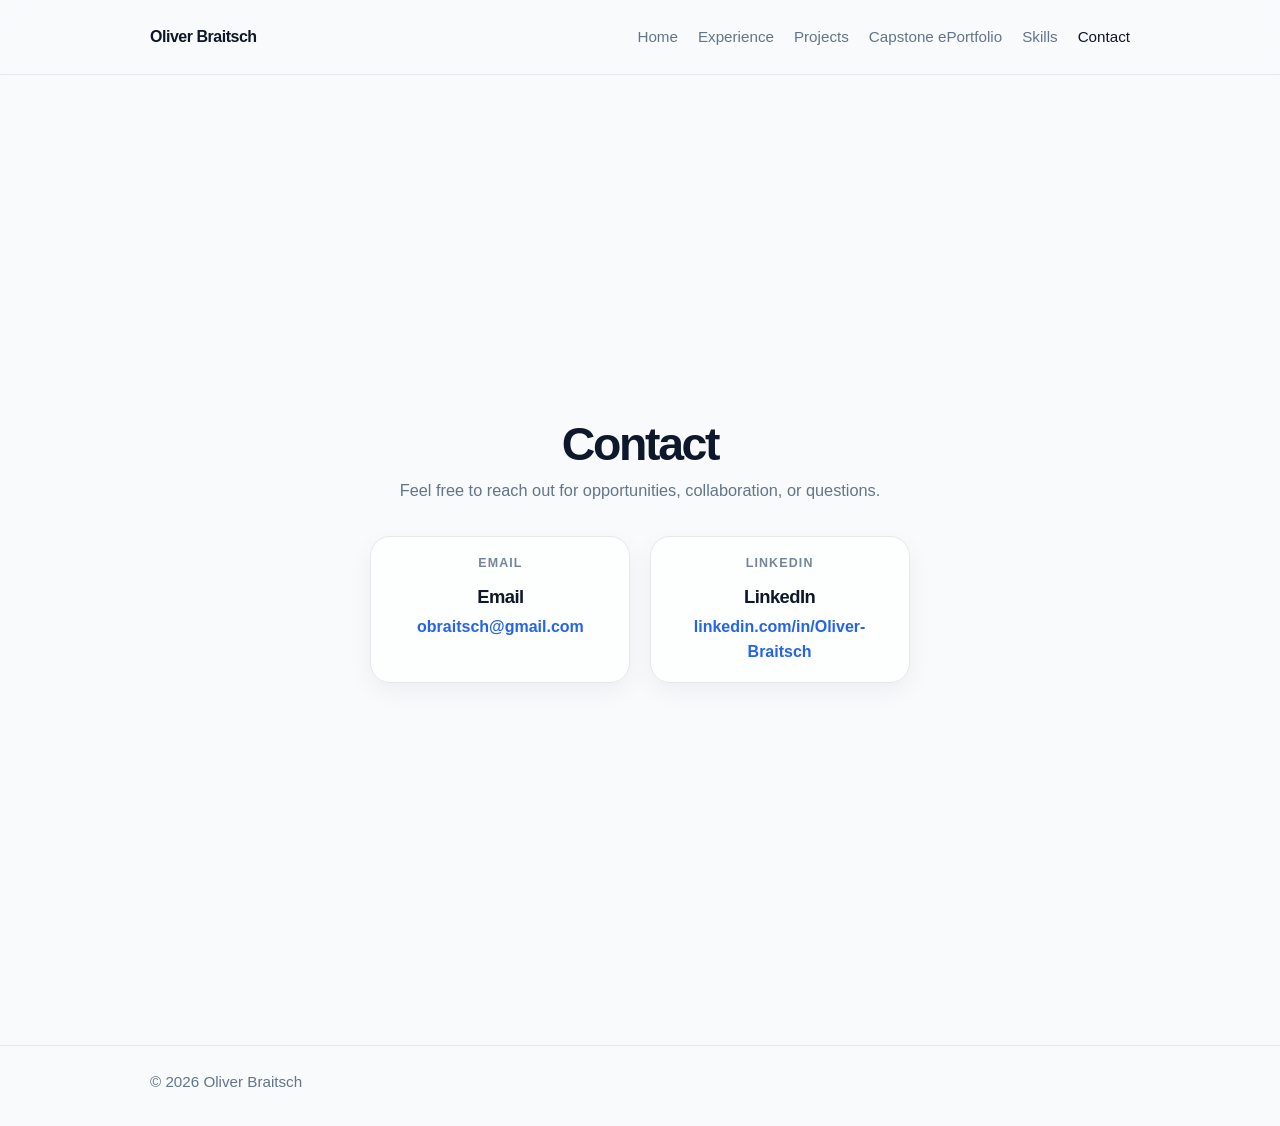
==== contact.html @ 3c474a04 "Update contact.html" ====
<!DOCTYPE html>
<html lang="en">
<head>
  <meta charset="UTF-8" />
  <meta name="viewport" content="width=device-width, initial-scale=1.0" />
  <title>Oliver Braitsch | Contact</title>
  <link rel="stylesheet" href="styles.css" />
</head>
<body>

  <header class="site-header">
    <div class="container nav">
      <a class="brand" href="index.html">Oliver Braitsch</a>
      <nav class="nav-links">
        <a href="index.html">Home</a>
        <a href="experience.html">Experience</a>
        <a href="projects.html">Projects</a>
        <a href="eportfolio.html">Capstone ePortfolio</a>
        <a href="skills.html">Skills</a>
        <a class="active" href="contact.html">Contact</a>
      </nav>
    </div>
  </header>

  <main>
    <section class="center-home">
      <div class="contact-wrapper">

        <h2>Contact</h2>
        <p class="lead">
          Feel free to reach out for opportunities, collaboration, or questions.
        </p>

        <div class="contact-cards">

          <div class="card contact-card">
            <p class="kicker">Email</p>
            <h3>Email</h3>
            <p class="muted">
              <a class="link-inline" href="mailto:your-obraitsch@gmail.com">
                obraitsch@gmail.com
              </a>
            </p>
          </div>

          <div class="card contact-card">
            <p class="kicker">LinkedIn</p>
            <h3>LinkedIn</h3>
            <p class="muted">
              <a class="link-inline" href="https://linkedin.com/in/Oliver-Braitsch" target="_blank">
                linkedin.com/in/Oliver-Braitsch
              </a>
            </p>
          </div>

        </div>

      </div>
    </section>
  </main>

  <footer class="site-footer">
    <div class="container">© 2026 Oliver Braitsch</div>
  </footer>

</body>
</html>
---- styles.css ----
:root {
  --bg: #f8fafc;
  --surface: #ffffff;
  --surface-soft: #fcfcfd;
  --text: #0f172a;
  --muted: #64748b;
  --line: #e5e7eb;
  --accent: #2563eb;
  --max: 980px;
  --radius: 20px;
  --shadow: 0 8px 24px rgba(15, 23, 42, 0.05);
}

* {
  box-sizing: border-box;
}

html {
  scroll-behavior: smooth;
}

body {
  margin: 0;
  font-family: Inter, Arial, Helvetica, sans-serif;
  background: var(--bg);
  color: var(--text);
  line-height: 1.55;
}

a {
  color: inherit;
  text-decoration: none;
}

.container {
  width: min(calc(100% - 2rem), var(--max));
  margin: 0 auto;
}

.site-header {
  position: sticky;
  top: 0;
  z-index: 50;
  background: rgba(248, 250, 252, 0.88);
  backdrop-filter: blur(14px);
  border-bottom: 1px solid rgba(229, 231, 235, 0.9);
}

.nav {
  min-height: 74px;
  display: flex;
  align-items: center;
  justify-content: space-between;
  gap: 1rem;
  flex-wrap: wrap;
}

.brand {
  font-size: 1rem;
  font-weight: 700;
  letter-spacing: -0.03em;
}

.nav-links {
  display: flex;
  gap: 1.25rem;
  flex-wrap: wrap;
}

.nav-links a {
  font-size: 0.95rem;
  color: var(--muted);
  transition: color 0.2s ease;
}

.nav-links a:hover,
.nav-links a.active {
  color: var(--text);
}

main {
  padding: 4rem 0 5rem;
}

.hero {
  min-height: calc(100vh - 74px);
  display: flex;
  align-items: center;
  justify-content: center;
}

h1 {
  font-size: clamp(2.5rem, 7vw, 4.5rem);
  line-height: 0.98;
  letter-spacing: -0.05em;
  margin: 0 0 1rem;
}

h2 {
  font-size: clamp(2rem, 4vw, 2.9rem);
  line-height: 1.02;
  letter-spacing: -0.05em;
  margin: 0 0 0.65rem;
}

h3 {
  margin: 0;
  font-size: 1.15rem;
  line-height: 1.25;
  letter-spacing: -0.03em;
}

p {
  margin: 0;
}

.lead {
  max-width: 620px;
  color: var(--muted);
  font-size: 1.02rem;
}

.section-intro {
  margin-bottom: 1.5rem;
}

.section-intro .lead {
  margin-top: 0.2rem;
}

.button-row {
  display: flex;
  justify-content: center;
  gap: 0.85rem;
  flex-wrap: wrap;
  margin-top: 1.75rem;
}

.button {
  display: inline-flex;
  align-items: center;
  justify-content: center;
  min-height: 46px;
  padding: 0.85rem 1.1rem;
  border-radius: 12px;
  border: 1px solid var(--line);
  background: var(--surface);
  color: var(--text);
  font-weight: 600;
  transition: transform 0.2s ease, box-shadow 0.2s ease;
}

.button:hover {
  transform: translateY(-1px);
  box-shadow: 0 6px 18px rgba(15, 23, 42, 0.06);
}

.button.primary {
  background: var(--text);
  color: #ffffff;
  border-color: var(--text);
}

.grid-2,
.grid-3,
.simple-stack {
  display: grid;
  gap: 1rem;
}

.grid-2 {
  grid-template-columns: repeat(2, minmax(0, 1fr));
}

.grid-3 {
  grid-template-columns: repeat(3, minmax(0, 1fr));
}

.card {
  background: rgba(255, 255, 255, 0.78);
  border: 1px solid var(--line);
  border-radius: var(--radius);
  padding: 1.1rem 1.2rem;
  box-shadow: var(--shadow);
}

.kicker {
  font-size: 0.78rem;
  font-weight: 700;
  text-transform: uppercase;
  letter-spacing: 0.09em;
  color: #76859a;
  margin-bottom: 0.7rem;
}

.muted {
  color: var(--muted);
  margin-top: 0.45rem;
}

.list {
  margin: 0.85rem 0 0;
  padding-left: 1.15rem;
  color: var(--muted);
}

.list li {
  margin-bottom: 0.45rem;
  padding-left: 0.15rem;
}

.link-inline {
  color: var(--accent);
  font-weight: 600;
}

.link-inline:hover {
  text-decoration: underline;
}

.site-footer {
  border-top: 1px solid var(--line);
  padding: 1.5rem 0 2rem;
  color: var(--muted);
  font-size: 0.95rem;
  background: transparent;
}

.center-home {
  min-height: calc(100vh - 74px);
  display: flex;
  align-items: center;
  justify-content: center;
  text-align: center;
}

.home-content {
  max-width: 620px;
}

.home-links {
  margin-top: 2rem;
  display: flex;
  justify-content: center;
  gap: 0.9rem;
  flex-wrap: wrap;
}

.skill-tags {
  display: flex;
  flex-wrap: wrap;
  gap: 0.5rem;
  margin-top: 0.85rem;
}

.skill-tags span {
  font-size: 0.8rem;
  line-height: 1;
  padding: 0.48rem 0.68rem;
  border-radius: 999px;
  background: rgba(15, 23, 42, 0.05);
  border: 1px solid var(--line);
  color: var(--text);
  white-space: nowrap;
}

@media (max-width: 820px) {
  main {
    padding: 3rem 0 4rem;
  }

  .grid-2,
  .grid-3 {
    grid-template-columns: 1fr;
  }

  .nav {
    padding: 0.8rem 0;
  }

  h1 {
    font-size: clamp(2.2rem, 10vw, 3.8rem);
  }

  h2 {
    font-size: clamp(1.8rem, 7vw, 2.4rem);
  }

  .card {
    padding: 1.05rem 1.05rem;
  }
}

/* CONTACT PAGE FIX */
.contact-wrapper {
  text-align: center;
  max-width: 700px;
}

.contact-wrapper .lead {
  margin: 0.5rem auto 0;
}

.contact-cards {
  display: flex;
  justify-content: center;
  gap: 1.2rem;
  margin-top: 2rem;
  flex-wrap: wrap;
}

.contact-card {
  width: 260px;
  text-align: center;
}
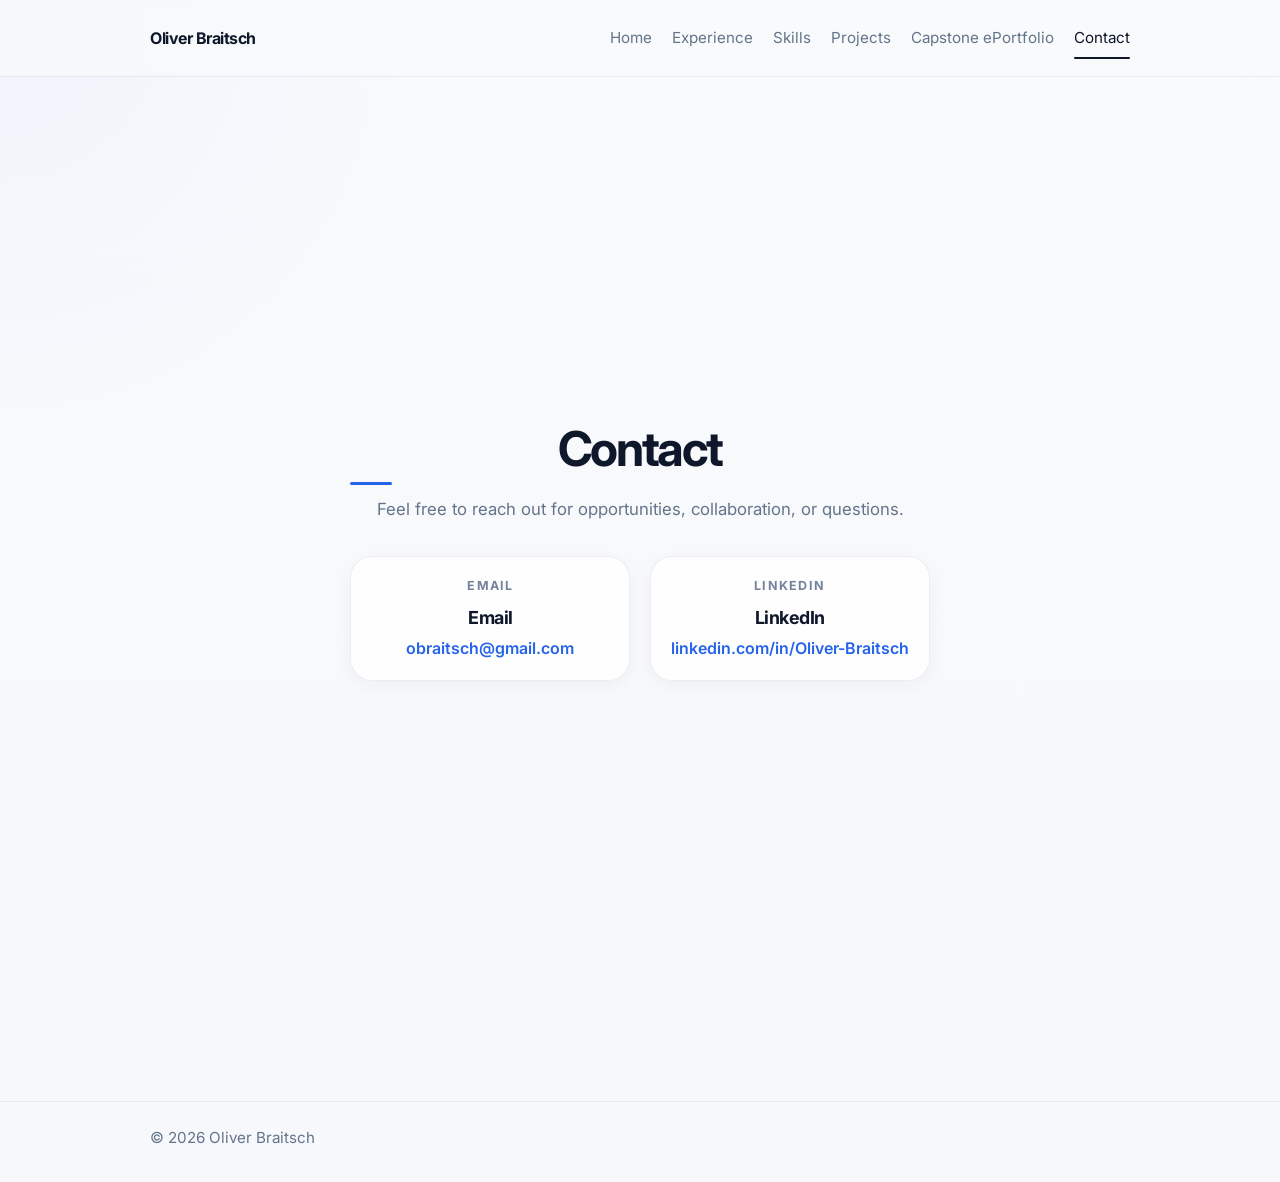
==== commit e2c84239: "Update contact.html" ====
--- a/contact.html
+++ b/contact.html
@@ -4,19 +4,21 @@
   <meta charset="UTF-8" />
   <meta name="viewport" content="width=device-width, initial-scale=1.0" />
   <title>Oliver Braitsch | Contact</title>
+  <link rel="preconnect" href="https://fonts.googleapis.com" />
+  <link rel="preconnect" href="https://fonts.gstatic.com" crossorigin />
+  <link href="https://fonts.googleapis.com/css2?family=Inter:wght@400;500;600;700&display=swap" rel="stylesheet" />
   <link rel="stylesheet" href="styles.css" />
 </head>
 <body>
-
   <header class="site-header">
     <div class="container nav">
       <a class="brand" href="index.html">Oliver Braitsch</a>
       <nav class="nav-links">
         <a href="index.html">Home</a>
         <a href="experience.html">Experience</a>
+        <a href="skills.html">Skills</a>
         <a href="projects.html">Projects</a>
         <a href="eportfolio.html">Capstone ePortfolio</a>
-        <a href="skills.html">Skills</a>
         <a class="active" href="contact.html">Contact</a>
       </nav>
     </div>
@@ -24,22 +26,18 @@
 
   <main>
     <section class="center-home">
-      <div class="contact-wrapper">
-
+      <div class="contact-wrapper fade-in">
         <h2>Contact</h2>
         <p class="lead">
           Feel free to reach out for opportunities, collaboration, or questions.
         </p>
 
-        <div class="contact-cards">
-
+        <div class="contact-cards fade-in delay-1">
           <div class="card contact-card">
             <p class="kicker">Email</p>
             <h3>Email</h3>
             <p class="muted">
-              <a class="link-inline" href="mailto:your-obraitsch@gmail.com">
-                obraitsch@gmail.com
-              </a>
+              <a class="link-inline" href="mailto:obraitsch@gmail.com">obraitsch@gmail.com</a>
             </p>
           </div>
 
@@ -47,14 +45,10 @@
             <p class="kicker">LinkedIn</p>
             <h3>LinkedIn</h3>
             <p class="muted">
-              <a class="link-inline" href="https://linkedin.com/in/Oliver-Braitsch" target="_blank">
-                linkedin.com/in/Oliver-Braitsch
-              </a>
+              <a class="link-inline" href="https://linkedin.com/in/Oliver-Braitsch" target="_blank">linkedin.com/in/Oliver-Braitsch</a>
             </p>
           </div>
-
         </div>
-
       </div>
     </section>
   </main>
@@ -62,6 +56,5 @@
   <footer class="site-footer">
     <div class="container">© 2026 Oliver Braitsch</div>
   </footer>
-
 </body>
 </html>
--- a/styles.css
+++ b/styles.css
@@ -1,14 +1,16 @@
 :root {
-  --bg: #f8fafc;
-  --surface: #ffffff;
-  --surface-soft: #fcfcfd;
+  --bg: #f6f8fb;
+  --surface: rgba(255, 255, 255, 0.82);
+  --surface-solid: #ffffff;
   --text: #0f172a;
   --muted: #64748b;
-  --line: #e5e7eb;
+  --line: rgba(148, 163, 184, 0.18);
   --accent: #2563eb;
+  --accent-soft: rgba(37, 99, 235, 0.08);
   --max: 980px;
-  --radius: 20px;
-  --shadow: 0 8px 24px rgba(15, 23, 42, 0.05);
+  --radius: 22px;
+  --shadow-sm: 0 6px 20px rgba(15, 23, 42, 0.04);
+  --shadow-md: 0 12px 30px rgba(15, 23, 42, 0.06);
 }
 
 * {
@@ -21,8 +23,10 @@
 
 body {
   margin: 0;
-  font-family: Inter, Arial, Helvetica, sans-serif;
-  background: var(--bg);
+  font-family: "Inter", Arial, Helvetica, sans-serif;
+  background:
+    radial-gradient(circle at top left, rgba(37, 99, 235, 0.04), transparent 25%),
+    linear-gradient(180deg, #f8fafc 0%, #f6f8fb 100%);
   color: var(--text);
   line-height: 1.55;
 }
@@ -40,14 +44,14 @@
 .site-header {
   position: sticky;
   top: 0;
-  z-index: 50;
-  background: rgba(248, 250, 252, 0.88);
-  backdrop-filter: blur(14px);
-  border-bottom: 1px solid rgba(229, 231, 235, 0.9);
+  z-index: 100;
+  background: rgba(248, 250, 252, 0.78);
+  backdrop-filter: blur(16px);
+  border-bottom: 1px solid var(--line);
 }
 
 .nav {
-  min-height: 74px;
+  min-height: 76px;
   display: flex;
   align-items: center;
   justify-content: space-between;
@@ -65,12 +69,29 @@
   display: flex;
   gap: 1.25rem;
   flex-wrap: wrap;
+  align-items: center;
 }
 
 .nav-links a {
   font-size: 0.95rem;
   color: var(--muted);
+  padding: 0.35rem 0;
+  position: relative;
   transition: color 0.2s ease;
+}
+
+.nav-links a::after {
+  content: "";
+  position: absolute;
+  left: 0;
+  bottom: -0.2rem;
+  width: 100%;
+  height: 2px;
+  border-radius: 999px;
+  background: var(--text);
+  transform: scaleX(0);
+  transform-origin: center;
+  transition: transform 0.2s ease;
 }
 
 .nav-links a:hover,
@@ -78,34 +99,52 @@
   color: var(--text);
 }
 
+.nav-links a.active::after {
+  transform: scaleX(1);
+}
+
 main {
   padding: 4rem 0 5rem;
 }
 
+section {
+  margin-bottom: 3.5rem;
+}
+
 .hero {
-  min-height: calc(100vh - 74px);
+  min-height: calc(100vh - 76px);
   display: flex;
   align-items: center;
   justify-content: center;
 }
 
 h1 {
-  font-size: clamp(2.5rem, 7vw, 4.5rem);
-  line-height: 0.98;
-  letter-spacing: -0.05em;
+  font-size: clamp(2.5rem, 7vw, 4.8rem);
+  line-height: 0.96;
+  letter-spacing: -0.06em;
   margin: 0 0 1rem;
 }
 
 h2 {
-  font-size: clamp(2rem, 4vw, 2.9rem);
+  font-size: clamp(2rem, 4vw, 3rem);
   line-height: 1.02;
   letter-spacing: -0.05em;
-  margin: 0 0 0.65rem;
+  margin: 0 0 0.7rem;
+}
+
+h2::after {
+  content: "";
+  display: block;
+  width: 42px;
+  height: 3px;
+  border-radius: 999px;
+  background: var(--accent);
+  margin-top: 0.55rem;
 }
 
 h3 {
   margin: 0;
-  font-size: 1.15rem;
+  font-size: 1.12rem;
   line-height: 1.25;
   letter-spacing: -0.03em;
 }
@@ -117,7 +156,8 @@
 .lead {
   max-width: 620px;
   color: var(--muted);
-  font-size: 1.02rem;
+  font-size: 1.05rem;
+  line-height: 1.65;
 }
 
 .section-intro {
@@ -125,7 +165,7 @@
 }
 
 .section-intro .lead {
-  margin-top: 0.2rem;
+  margin-top: 0.25rem;
 }
 
 .button-row {
@@ -141,18 +181,20 @@
   align-items: center;
   justify-content: center;
   min-height: 46px;
-  padding: 0.85rem 1.1rem;
+  padding: 0.85rem 1.15rem;
   border-radius: 12px;
   border: 1px solid var(--line);
-  background: var(--surface);
+  background: var(--surface-solid);
   color: var(--text);
   font-weight: 600;
-  transition: transform 0.2s ease, box-shadow 0.2s ease;
+  box-shadow: var(--shadow-sm);
+  transition: transform 0.2s ease, box-shadow 0.2s ease, border-color 0.2s ease;
 }
 
 .button:hover {
   transform: translateY(-1px);
-  box-shadow: 0 6px 18px rgba(15, 23, 42, 0.06);
+  box-shadow: var(--shadow-md);
+  border-color: rgba(15, 23, 42, 0.12);
 }
 
 .button.primary {
@@ -177,19 +219,27 @@
 }
 
 .card {
-  background: rgba(255, 255, 255, 0.78);
+  background: var(--surface);
   border: 1px solid var(--line);
   border-radius: var(--radius);
-  padding: 1.1rem 1.2rem;
-  box-shadow: var(--shadow);
+  padding: 1.2rem 1.25rem;
+  box-shadow: var(--shadow-sm);
+  backdrop-filter: blur(10px);
+  transition: transform 0.2s ease, box-shadow 0.2s ease, border-color 0.2s ease;
+}
+
+.card:hover {
+  transform: translateY(-2px);
+  box-shadow: var(--shadow-md);
+  border-color: rgba(15, 23, 42, 0.1);
 }
 
 .kicker {
   font-size: 0.78rem;
   font-weight: 700;
   text-transform: uppercase;
-  letter-spacing: 0.09em;
-  color: #76859a;
+  letter-spacing: 0.1em;
+  color: #74839a;
   margin-bottom: 0.7rem;
 }
 
@@ -200,21 +250,23 @@
 
 .list {
   margin: 0.85rem 0 0;
-  padding-left: 1.15rem;
+  padding-left: 1.1rem;
   color: var(--muted);
 }
 
 .list li {
   margin-bottom: 0.45rem;
-  padding-left: 0.15rem;
+  padding-left: 0.1rem;
 }
 
 .link-inline {
   color: var(--accent);
   font-weight: 600;
+  transition: opacity 0.2s ease;
 }
 
 .link-inline:hover {
+  opacity: 0.8;
   text-decoration: underline;
 }
 
@@ -223,11 +275,10 @@
   padding: 1.5rem 0 2rem;
   color: var(--muted);
   font-size: 0.95rem;
-  background: transparent;
 }
 
 .center-home {
-  min-height: calc(100vh - 74px);
+  min-height: calc(100vh - 76px);
   display: flex;
   align-items: center;
   justify-content: center;
@@ -235,7 +286,7 @@
 }
 
 .home-content {
-  max-width: 620px;
+  max-width: 680px;
 }
 
 .home-links {
@@ -249,19 +300,65 @@
 .skill-tags {
   display: flex;
   flex-wrap: wrap;
-  gap: 0.5rem;
-  margin-top: 0.85rem;
+  gap: 0.55rem;
+  margin-top: 0.9rem;
 }
 
 .skill-tags span {
   font-size: 0.8rem;
   line-height: 1;
-  padding: 0.48rem 0.68rem;
+  padding: 0.5rem 0.72rem;
   border-radius: 999px;
-  background: rgba(15, 23, 42, 0.05);
-  border: 1px solid var(--line);
+  background: var(--accent-soft);
+  border: 1px solid rgba(37, 99, 235, 0.08);
   color: var(--text);
   white-space: nowrap;
+}
+
+.contact-wrapper {
+  text-align: center;
+  max-width: 720px;
+  margin: 0 auto;
+}
+
+.contact-wrapper .lead {
+  margin: 0.5rem auto 0;
+}
+
+.contact-cards {
+  display: flex;
+  justify-content: center;
+  gap: 1.2rem;
+  margin-top: 2rem;
+  flex-wrap: wrap;
+}
+
+.contact-card {
+  width: 280px;
+  text-align: center;
+}
+
+.fade-in {
+  animation: fadeUp 0.5s ease both;
+}
+
+.fade-in.delay-1 {
+  animation-delay: 0.08s;
+}
+
+.fade-in.delay-2 {
+  animation-delay: 0.16s;
+}
+
+@keyframes fadeUp {
+  from {
+    opacity: 0;
+    transform: translateY(10px);
+  }
+  to {
+    opacity: 1;
+    transform: translateY(0);
+  }
 }
 
 @media (max-width: 820px) {
@@ -289,27 +386,8 @@
   .card {
     padding: 1.05rem 1.05rem;
   }
-}
-
-/* CONTACT PAGE FIX */
-.contact-wrapper {
-  text-align: center;
-  max-width: 700px;
-}
-
-.contact-wrapper .lead {
-  margin: 0.5rem auto 0;
-}
-
-.contact-cards {
-  display: flex;
-  justify-content: center;
-  gap: 1.2rem;
-  margin-top: 2rem;
-  flex-wrap: wrap;
-}
-
-.contact-card {
-  width: 260px;
-  text-align: center;
-}
+
+  .contact-card {
+    width: 100%;
+  }
+}
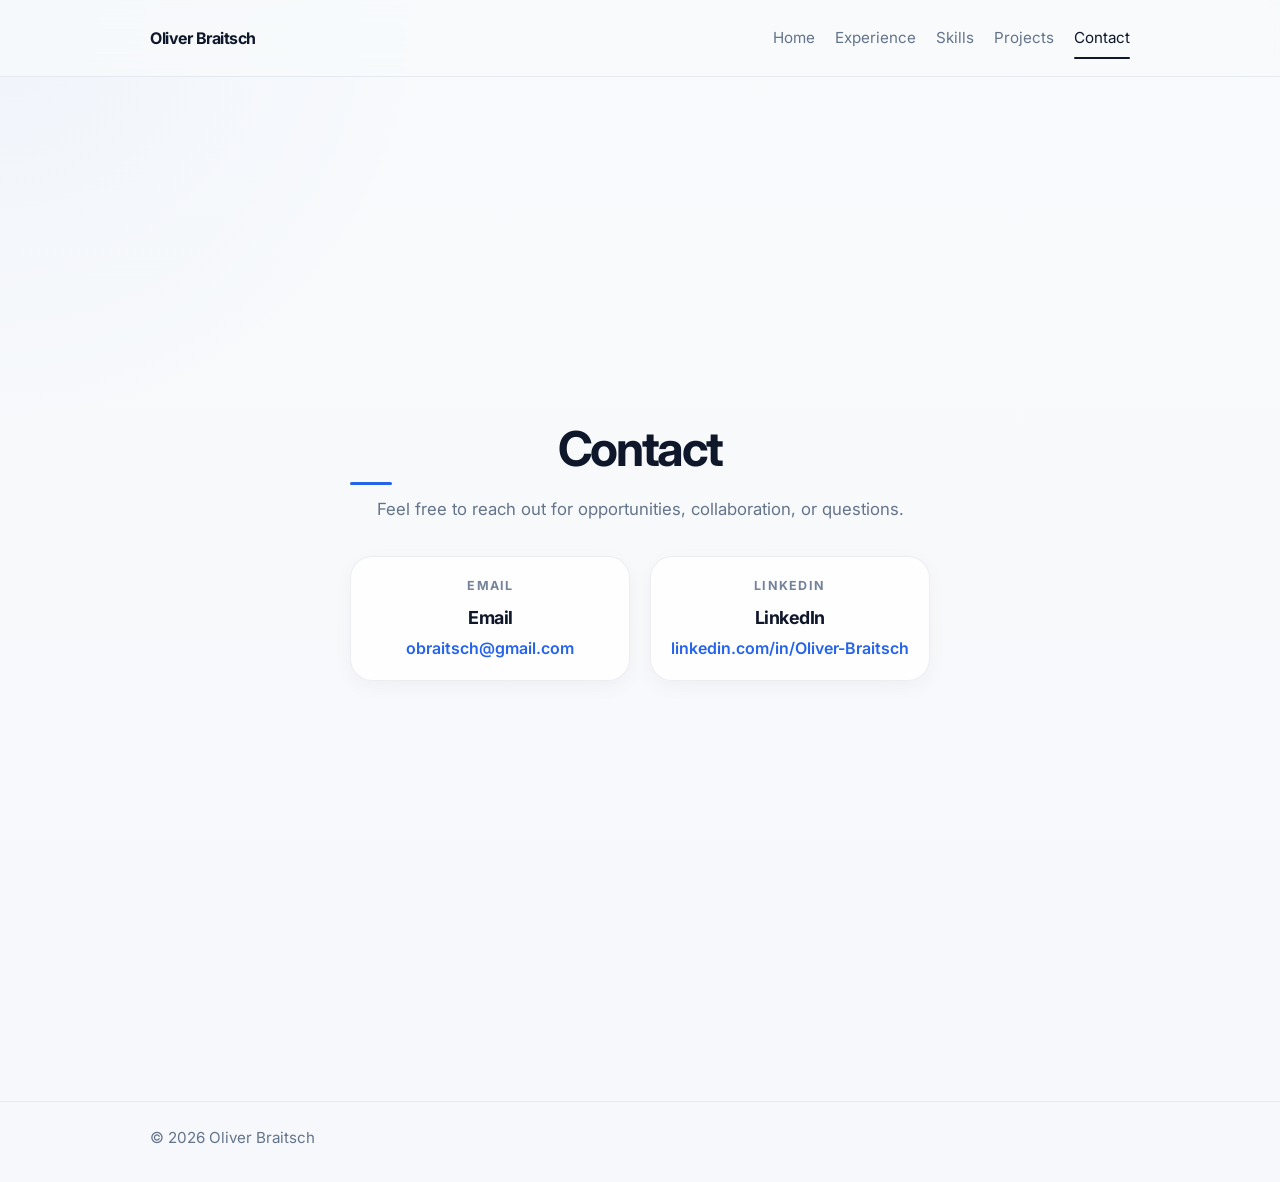
==== commit 343bffc1: "Update contact.html" ====
--- a/contact.html
+++ b/contact.html
@@ -18,7 +18,6 @@
         <a href="experience.html">Experience</a>
         <a href="skills.html">Skills</a>
         <a href="projects.html">Projects</a>
-        <a href="eportfolio.html">Capstone ePortfolio</a>
         <a class="active" href="contact.html">Contact</a>
       </nav>
     </div>
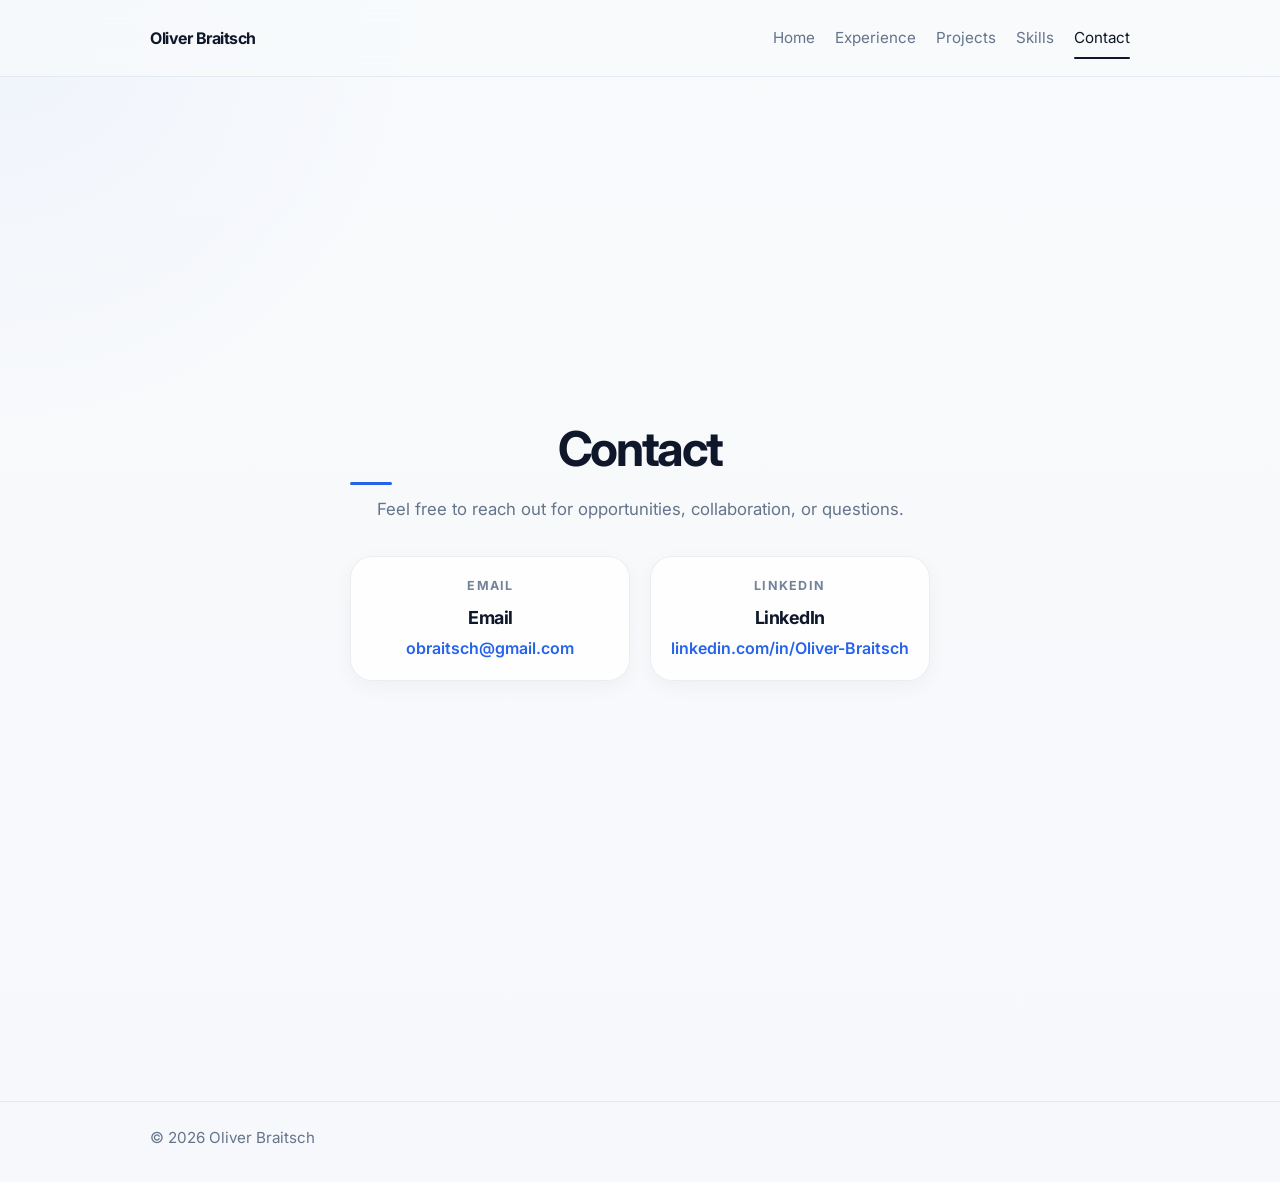
==== commit 965e523b: "Update contact.html" ====
--- a/contact.html
+++ b/contact.html
@@ -16,8 +16,8 @@
       <nav class="nav-links">
         <a href="index.html">Home</a>
         <a href="experience.html">Experience</a>
+        <a href="projects.html">Projects</a>
         <a href="skills.html">Skills</a>
-        <a href="projects.html">Projects</a>
         <a class="active" href="contact.html">Contact</a>
       </nav>
     </div>
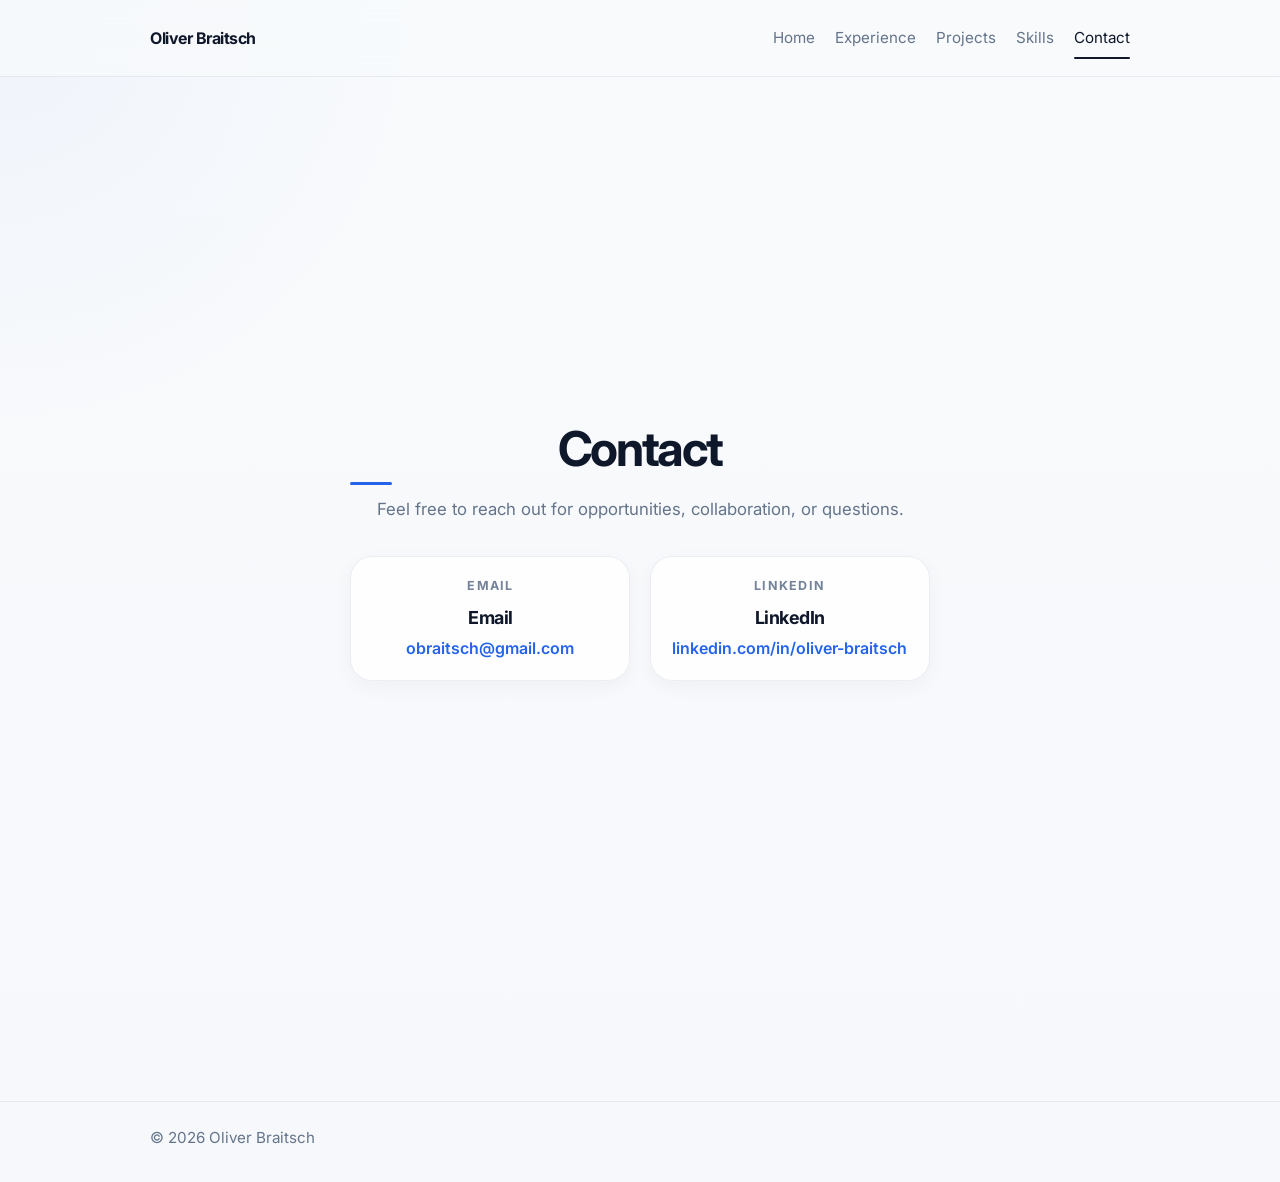
==== commit e31fc558: "Update errors" ====
--- a/contact.html
+++ b/contact.html
@@ -3,13 +3,15 @@
 <head>
   <meta charset="UTF-8" />
   <meta name="viewport" content="width=device-width, initial-scale=1.0" />
+  <meta name="description" content="Contact Oliver Braitsch — email and LinkedIn for opportunities, collaboration, or questions." />
   <title>Oliver Braitsch | Contact</title>
   <link rel="preconnect" href="https://fonts.googleapis.com" />
   <link rel="preconnect" href="https://fonts.gstatic.com" crossorigin />
   <link href="https://fonts.googleapis.com/css2?family=Inter:wght@400;500;600;700&display=swap" rel="stylesheet" />
-  <link rel="stylesheet" href="styles.css" />
+  <link rel="stylesheet" href="css/styles.css" />
 </head>
 <body>
+  <a class="skip-link" href="#main">Skip to main content</a>
   <header class="site-header">
     <div class="container nav">
       <a class="brand" href="index.html">Oliver Braitsch</a>
@@ -23,7 +25,7 @@
     </div>
   </header>
 
-  <main>
+  <main id="main">
     <section class="center-home">
       <div class="contact-wrapper fade-in">
         <h2>Contact</h2>
@@ -44,7 +46,7 @@
             <p class="kicker">LinkedIn</p>
             <h3>LinkedIn</h3>
             <p class="muted">
-              <a class="link-inline" href="https://linkedin.com/in/Oliver-Braitsch" target="_blank">linkedin.com/in/Oliver-Braitsch</a>
+              <a class="link-inline" href="https://www.linkedin.com/in/oliver-braitsch" target="_blank" rel="noopener noreferrer">linkedin.com/in/oliver-braitsch</a>
             </p>
           </div>
         </div>
--- a/css/styles.css
+++ b/css/styles.css
@@ -0,0 +1,454 @@
+:root {
+  --bg: #f6f8fb;
+  --surface: rgba(255, 255, 255, 0.82);
+  --surface-solid: #ffffff;
+  --text: #0f172a;
+  --muted: #64748b;
+  --line: rgba(148, 163, 184, 0.18);
+  --accent: #2563eb;
+  --accent-soft: rgba(37, 99, 235, 0.08);
+  --max: 980px;
+  --radius: 22px;
+  --shadow-sm: 0 6px 20px rgba(15, 23, 42, 0.04);
+  --shadow-md: 0 12px 30px rgba(15, 23, 42, 0.06);
+}
+
+* {
+  box-sizing: border-box;
+}
+
+html {
+  scroll-behavior: smooth;
+}
+
+body {
+  margin: 0;
+  font-family: "Inter", Arial, Helvetica, sans-serif;
+  background:
+    radial-gradient(circle at top left, rgba(37, 99, 235, 0.04), transparent 25%),
+    linear-gradient(180deg, #f8fafc 0%, #f6f8fb 100%);
+  color: var(--text);
+  line-height: 1.55;
+}
+
+a {
+  color: inherit;
+  text-decoration: none;
+}
+
+.skip-link {
+  position: absolute;
+  left: 0.75rem;
+  top: -100px;
+  z-index: 200;
+  padding: 0.5rem 1rem;
+  background: var(--surface-solid);
+  border: 1px solid var(--line);
+  border-radius: 10px;
+  font-weight: 600;
+  font-size: 0.9rem;
+  color: var(--text);
+  box-shadow: var(--shadow-sm);
+  transition: top 0.15s ease;
+}
+
+.skip-link:focus {
+  top: 0.75rem;
+}
+
+.skip-link:focus-visible {
+  outline: 2px solid var(--accent);
+  outline-offset: 3px;
+}
+
+a:focus-visible,
+.button:focus-visible,
+.link-inline:focus-visible,
+.nav-links a:focus-visible {
+  outline: 2px solid var(--accent);
+  outline-offset: 3px;
+}
+
+@media (prefers-reduced-motion: reduce) {
+  html {
+    scroll-behavior: auto;
+  }
+
+  .skip-link {
+    transition: none;
+  }
+
+  .fade-in,
+  .fade-in.delay-1,
+  .fade-in.delay-2 {
+    animation: none !important;
+  }
+}
+
+.container {
+  width: min(calc(100% - 2rem), var(--max));
+  margin: 0 auto;
+}
+
+.site-header {
+  position: sticky;
+  top: 0;
+  z-index: 100;
+  background: rgba(248, 250, 252, 0.78);
+  backdrop-filter: blur(16px);
+  border-bottom: 1px solid var(--line);
+}
+
+.nav {
+  min-height: 76px;
+  display: flex;
+  align-items: center;
+  justify-content: space-between;
+  gap: 1rem;
+  flex-wrap: wrap;
+}
+
+.brand {
+  font-size: 1rem;
+  font-weight: 700;
+  letter-spacing: -0.03em;
+}
+
+.nav-links {
+  display: flex;
+  gap: 1.25rem;
+  flex-wrap: wrap;
+  align-items: center;
+}
+
+.nav-links a {
+  font-size: 0.95rem;
+  color: var(--muted);
+  padding: 0.35rem 0;
+  position: relative;
+  transition: color 0.2s ease;
+}
+
+.nav-links a::after {
+  content: "";
+  position: absolute;
+  left: 0;
+  bottom: -0.2rem;
+  width: 100%;
+  height: 2px;
+  border-radius: 999px;
+  background: var(--text);
+  transform: scaleX(0);
+  transform-origin: center;
+  transition: transform 0.2s ease;
+}
+
+.nav-links a:hover,
+.nav-links a.active {
+  color: var(--text);
+}
+
+.nav-links a.active::after {
+  transform: scaleX(1);
+}
+
+main {
+  padding: 4rem 0 5rem;
+}
+
+section {
+  margin-bottom: 3.5rem;
+}
+
+.hero {
+  min-height: calc(100vh - 76px);
+  display: flex;
+  align-items: center;
+  justify-content: center;
+}
+
+h1 {
+  font-size: clamp(2.5rem, 7vw, 4.8rem);
+  line-height: 0.96;
+  letter-spacing: -0.06em;
+  margin: 0 0 1rem;
+}
+
+h2 {
+  font-size: clamp(2rem, 4vw, 3rem);
+  line-height: 1.02;
+  letter-spacing: -0.05em;
+  margin: 0 0 0.7rem;
+}
+
+h2::after {
+  content: "";
+  display: block;
+  width: 42px;
+  height: 3px;
+  border-radius: 999px;
+  background: var(--accent);
+  margin-top: 0.55rem;
+}
+
+h3 {
+  margin: 0;
+  font-size: 1.12rem;
+  line-height: 1.25;
+  letter-spacing: -0.03em;
+}
+
+p {
+  margin: 0;
+}
+
+.lead {
+  max-width: 620px;
+  color: var(--muted);
+  font-size: 1.05rem;
+  line-height: 1.65;
+}
+
+.section-intro {
+  margin-bottom: 1.5rem;
+}
+
+.section-intro .lead {
+  margin-top: 0.25rem;
+}
+
+.button-row {
+  display: flex;
+  justify-content: center;
+  gap: 0.85rem;
+  flex-wrap: wrap;
+  margin-top: 1.75rem;
+}
+
+.button {
+  display: inline-flex;
+  align-items: center;
+  justify-content: center;
+  min-height: 46px;
+  padding: 0.85rem 1.15rem;
+  border-radius: 12px;
+  border: 1px solid var(--line);
+  background: var(--surface-solid);
+  color: var(--text);
+  font-weight: 600;
+  box-shadow: var(--shadow-sm);
+  transition: transform 0.2s ease, box-shadow 0.2s ease, border-color 0.2s ease;
+}
+
+.button:hover {
+  transform: translateY(-1px);
+  box-shadow: var(--shadow-md);
+  border-color: rgba(15, 23, 42, 0.12);
+}
+
+.button.primary {
+  background: var(--text);
+  color: #ffffff;
+  border-color: var(--text);
+}
+
+.grid-2,
+.grid-3,
+.simple-stack {
+  display: grid;
+  gap: 1rem;
+}
+
+.grid-2 {
+  grid-template-columns: repeat(2, minmax(0, 1fr));
+}
+
+.grid-3 {
+  grid-template-columns: repeat(3, minmax(0, 1fr));
+}
+
+.card {
+  background: var(--surface);
+  border: 1px solid var(--line);
+  border-radius: var(--radius);
+  padding: 1.2rem 1.25rem;
+  box-shadow: var(--shadow-sm);
+  backdrop-filter: blur(10px);
+  transition: transform 0.2s ease, box-shadow 0.2s ease, border-color 0.2s ease;
+}
+
+.card:hover {
+  transform: translateY(-2px);
+  box-shadow: var(--shadow-md);
+  border-color: rgba(15, 23, 42, 0.1);
+}
+
+.kicker {
+  font-size: 0.78rem;
+  font-weight: 700;
+  text-transform: uppercase;
+  letter-spacing: 0.1em;
+  color: #74839a;
+  margin-bottom: 0.7rem;
+}
+
+.muted {
+  color: var(--muted);
+  margin-top: 0.45rem;
+}
+
+.list {
+  margin: 0.85rem 0 0;
+  padding-left: 1.1rem;
+  color: var(--muted);
+}
+
+.list li {
+  margin-bottom: 0.45rem;
+  padding-left: 0.1rem;
+}
+
+.link-inline {
+  color: var(--accent);
+  font-weight: 600;
+  transition: opacity 0.2s ease;
+}
+
+.link-inline:hover {
+  opacity: 0.8;
+  text-decoration: underline;
+}
+
+.site-footer {
+  border-top: 1px solid var(--line);
+  padding: 1.5rem 0 2rem;
+  color: var(--muted);
+  font-size: 0.95rem;
+}
+
+.center-home {
+  min-height: calc(100vh - 76px);
+  display: flex;
+  align-items: center;
+  justify-content: center;
+  text-align: center;
+}
+
+.home-content {
+  max-width: 680px;
+}
+
+.home-content .lead {
+  margin: 0.25rem auto 0;
+}
+
+.eportfolio-stack {
+  margin-top: 2rem;
+}
+
+.card-link-row {
+  margin-top: 0.6rem;
+}
+
+.home-links {
+  margin-top: 2rem;
+  display: flex;
+  justify-content: center;
+  gap: 0.9rem;
+  flex-wrap: wrap;
+}
+
+.skill-tags {
+  display: flex;
+  flex-wrap: wrap;
+  gap: 0.55rem;
+  margin-top: 0.9rem;
+}
+
+.skill-tags span {
+  font-size: 0.8rem;
+  line-height: 1;
+  padding: 0.5rem 0.72rem;
+  border-radius: 999px;
+  background: var(--accent-soft);
+  border: 1px solid rgba(37, 99, 235, 0.08);
+  color: var(--text);
+  white-space: nowrap;
+}
+
+.contact-wrapper {
+  text-align: center;
+  max-width: 720px;
+  margin: 0 auto;
+}
+
+.contact-wrapper .lead {
+  margin: 0.5rem auto 0;
+}
+
+.contact-cards {
+  display: flex;
+  justify-content: center;
+  gap: 1.2rem;
+  margin-top: 2rem;
+  flex-wrap: wrap;
+}
+
+.contact-card {
+  width: 280px;
+  text-align: center;
+}
+
+.fade-in {
+  animation: fadeUp 0.5s ease both;
+}
+
+.fade-in.delay-1 {
+  animation-delay: 0.08s;
+}
+
+.fade-in.delay-2 {
+  animation-delay: 0.16s;
+}
+
+@keyframes fadeUp {
+  from {
+    opacity: 0;
+    transform: translateY(10px);
+  }
+  to {
+    opacity: 1;
+    transform: translateY(0);
+  }
+}
+
+@media (max-width: 820px) {
+  main {
+    padding: 3rem 0 4rem;
+  }
+
+  .grid-2,
+  .grid-3 {
+    grid-template-columns: 1fr;
+  }
+
+  .nav {
+    padding: 0.8rem 0;
+  }
+
+  h1 {
+    font-size: clamp(2.2rem, 10vw, 3.8rem);
+  }
+
+  h2 {
+    font-size: clamp(1.8rem, 7vw, 2.4rem);
+  }
+
+  .card {
+    padding: 1.05rem 1.05rem;
+  }
+
+  .contact-card {
+    width: 100%;
+  }
+}
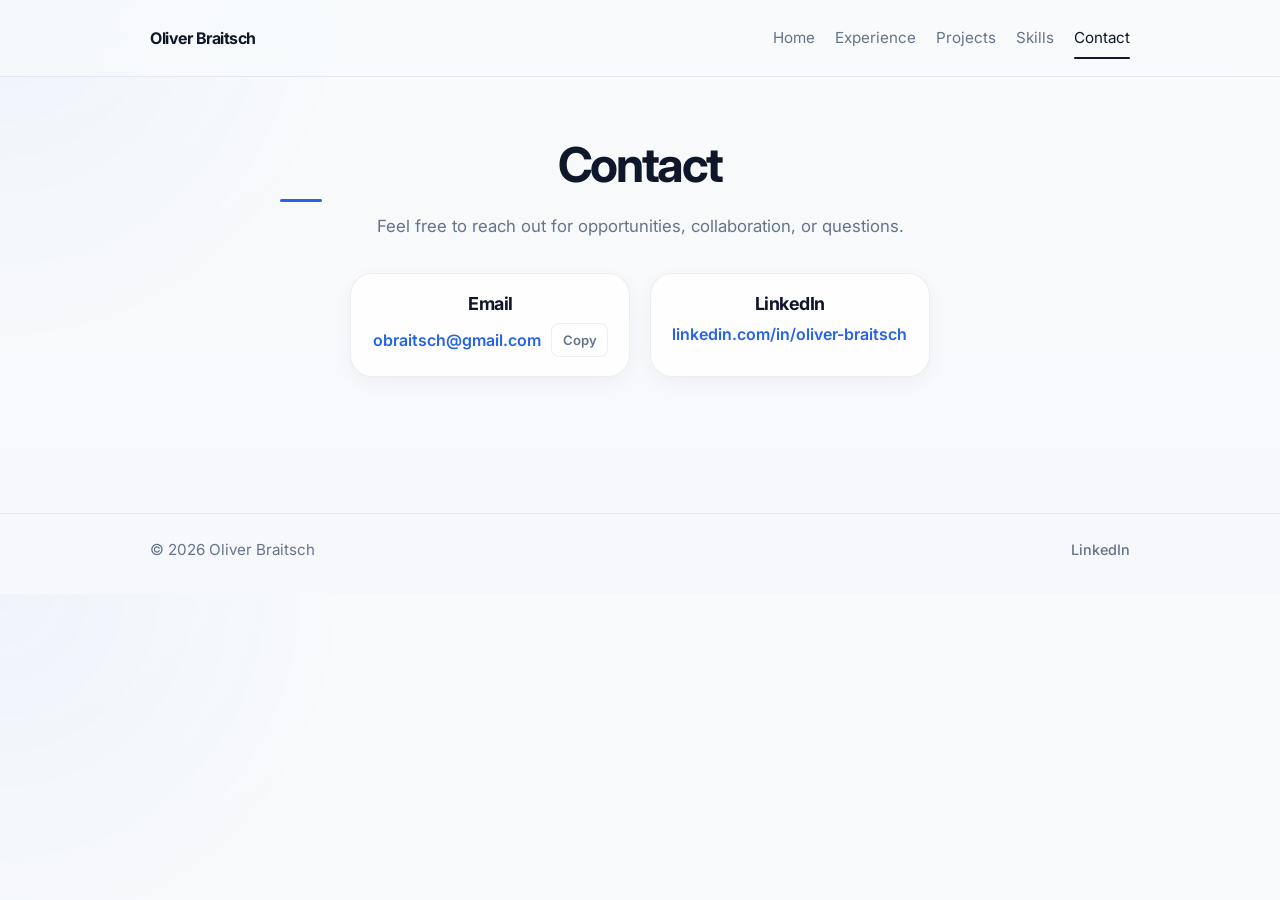
==== commit 2e48a854: "Update styles" ====
--- a/contact.html
+++ b/contact.html
@@ -4,7 +4,21 @@
   <meta charset="UTF-8" />
   <meta name="viewport" content="width=device-width, initial-scale=1.0" />
   <meta name="description" content="Contact Oliver Braitsch — email and LinkedIn for opportunities, collaboration, or questions." />
+  <meta name="theme-color" content="#f6f8fb" media="(prefers-color-scheme: light)" />
+  <meta name="theme-color" content="#0b1120" media="(prefers-color-scheme: dark)" />
   <title>Oliver Braitsch | Contact</title>
+  <link rel="canonical" href="https://obraitsch.github.io/contact.html" />
+  <meta property="og:type" content="website" />
+  <meta property="og:site_name" content="Oliver Braitsch" />
+  <meta property="og:title" content="Oliver Braitsch | Contact" />
+  <meta property="og:description" content="Email and LinkedIn for opportunities, collaboration, or questions." />
+  <meta property="og:url" content="https://obraitsch.github.io/contact.html" />
+  <meta property="og:image" content="https://obraitsch.github.io/assets/images/og-image.svg" />
+  <meta name="twitter:card" content="summary_large_image" />
+  <meta name="twitter:title" content="Oliver Braitsch | Contact" />
+  <meta name="twitter:description" content="Email and LinkedIn for opportunities, collaboration, or questions." />
+  <meta name="twitter:image" content="https://obraitsch.github.io/assets/images/og-image.svg" />
+  <link rel="icon" href="assets/images/favicon.svg" type="image/svg+xml" />
   <link rel="preconnect" href="https://fonts.googleapis.com" />
   <link rel="preconnect" href="https://fonts.gstatic.com" crossorigin />
   <link href="https://fonts.googleapis.com/css2?family=Inter:wght@400;500;600;700&display=swap" rel="stylesheet" />
@@ -26,7 +40,7 @@
   </header>
 
   <main id="main">
-    <section class="center-home">
+    <section>
       <div class="contact-wrapper fade-in">
         <h2>Contact</h2>
         <p class="lead">
@@ -35,15 +49,14 @@
 
         <div class="contact-cards fade-in delay-1">
           <div class="card contact-card">
-            <p class="kicker">Email</p>
             <h3>Email</h3>
-            <p class="muted">
+            <p class="muted contact-line">
               <a class="link-inline" href="mailto:obraitsch@gmail.com">obraitsch@gmail.com</a>
+              <button type="button" class="copy-btn" data-copy="obraitsch@gmail.com" aria-label="Copy email address">Copy</button>
             </p>
           </div>
 
           <div class="card contact-card">
-            <p class="kicker">LinkedIn</p>
             <h3>LinkedIn</h3>
             <p class="muted">
               <a class="link-inline" href="https://www.linkedin.com/in/oliver-braitsch" target="_blank" rel="noopener noreferrer">linkedin.com/in/oliver-braitsch</a>
@@ -55,7 +68,13 @@
   </main>
 
   <footer class="site-footer">
-    <div class="container">© 2026 Oliver Braitsch</div>
+    <div class="container footer-inner">
+      <span>© 2026 Oliver Braitsch</span>
+      <div class="footer-social">
+        <a href="https://www.linkedin.com/in/oliver-braitsch" target="_blank" rel="noopener noreferrer">LinkedIn</a>
+      </div>
+    </div>
   </footer>
+  <script src="assets/js/site.js" defer></script>
 </body>
 </html>
--- a/css/styles.css
+++ b/css/styles.css
@@ -7,6 +7,8 @@
   --line: rgba(148, 163, 184, 0.18);
   --accent: #2563eb;
   --accent-soft: rgba(37, 99, 235, 0.08);
+  --kicker-color: #74839a;
+  --tag-border: rgba(37, 99, 235, 0.08);
   --max: 980px;
   --radius: 22px;
   --shadow-sm: 0 6px 20px rgba(15, 23, 42, 0.04);
@@ -288,7 +290,7 @@
   font-weight: 700;
   text-transform: uppercase;
   letter-spacing: 0.1em;
-  color: #74839a;
+  color: var(--kicker-color);
   margin-bottom: 0.7rem;
 }
 
@@ -326,6 +328,35 @@
   font-size: 0.95rem;
 }
 
+.footer-inner {
+  display: flex;
+  flex-wrap: wrap;
+  align-items: center;
+  justify-content: space-between;
+  gap: 1rem;
+}
+
+.footer-social {
+  display: flex;
+  align-items: center;
+  gap: 0.5rem;
+  font-size: 0.9rem;
+}
+
+.footer-social a {
+  color: var(--muted);
+  font-weight: 500;
+}
+
+.footer-social a:hover {
+  color: var(--text);
+}
+
+.footer-dot {
+  color: var(--line);
+  user-select: none;
+}
+
 .center-home {
   min-height: calc(100vh - 76px);
   display: flex;
@@ -334,6 +365,58 @@
   text-align: center;
 }
 
+.home-hero-page.center-home {
+  padding-left: 1rem;
+  padding-right: 1rem;
+}
+
+.home-hero {
+  display: grid;
+  gap: 2rem;
+  align-items: center;
+  justify-items: center;
+  width: 100%;
+  max-width: 880px;
+  margin: 0 auto;
+  text-align: center;
+}
+
+@media (min-width: 768px) {
+  .home-hero {
+    grid-template-columns: auto minmax(0, 1fr);
+    justify-items: start;
+    text-align: left;
+  }
+
+  .home-hero .home-content {
+    text-align: left;
+  }
+
+  .home-hero .home-links {
+    justify-content: flex-start;
+  }
+}
+
+.home-avatar {
+  width: clamp(120px, 28vw, 200px);
+  aspect-ratio: 1;
+  border-radius: 50%;
+  background: linear-gradient(145deg, var(--accent-soft), rgba(37, 99, 235, 0.16));
+  border: 1px solid var(--line);
+  display: grid;
+  place-items: center;
+  box-shadow: var(--shadow-md);
+  flex-shrink: 0;
+}
+
+.home-avatar__initials {
+  font-size: clamp(2rem, 6vw, 3.25rem);
+  font-weight: 700;
+  letter-spacing: -0.06em;
+  color: var(--accent);
+  line-height: 1;
+}
+
 .home-content {
   max-width: 680px;
 }
@@ -348,6 +431,96 @@
 
 .card-link-row {
   margin-top: 0.6rem;
+}
+
+.project-card {
+  padding: 0;
+  display: flex;
+  flex-direction: column;
+  overflow: hidden;
+}
+
+.project-card__bar {
+  height: 4px;
+  flex-shrink: 0;
+  background: var(
+    --project-strip,
+    linear-gradient(90deg, var(--accent), #6366f1)
+  );
+}
+
+.project-card--capstone {
+  --project-strip: linear-gradient(90deg, #2563eb, #7c3aed);
+}
+
+.project-card--lunar {
+  --project-strip: linear-gradient(90deg, #0ea5e9, #6366f1);
+}
+
+.project-card--aircraft {
+  --project-strip: linear-gradient(90deg, #64748b, #334155);
+}
+
+.project-card__body {
+  padding: 1.2rem 1.25rem;
+}
+
+.project-highlight {
+  font-size: 0.95rem;
+  font-weight: 600;
+  color: var(--text);
+  margin-top: 0.65rem;
+  line-height: 1.45;
+}
+
+.project-card__extra {
+  margin-top: 0.85rem;
+}
+
+.contact-line {
+  display: flex;
+  align-items: center;
+  justify-content: center;
+  flex-wrap: wrap;
+  gap: 0.65rem;
+  margin-top: 0.5rem;
+}
+
+.copy-btn {
+  font: inherit;
+  font-size: 0.82rem;
+  font-weight: 600;
+  color: var(--muted);
+  background: var(--surface-solid);
+  border: 1px solid var(--line);
+  border-radius: 8px;
+  padding: 0.35rem 0.65rem;
+  cursor: pointer;
+  transition: color 0.2s ease, border-color 0.2s ease, background 0.2s ease;
+}
+
+.copy-btn:hover {
+  color: var(--text);
+  border-color: rgba(15, 23, 42, 0.14);
+}
+
+.copy-btn:focus-visible {
+  outline: 2px solid var(--accent);
+  outline-offset: 2px;
+}
+
+.copy-btn[data-copied="true"] {
+  color: var(--accent);
+  border-color: var(--accent);
+}
+
+.not-found {
+  max-width: 520px;
+  padding: 0 1rem;
+}
+
+.not-found-actions {
+  margin-top: 1.75rem;
 }
 
 .home-links {
@@ -371,7 +544,7 @@
   padding: 0.5rem 0.72rem;
   border-radius: 999px;
   background: var(--accent-soft);
-  border: 1px solid rgba(37, 99, 235, 0.08);
+  border: 1px solid var(--tag-border);
   color: var(--text);
   white-space: nowrap;
 }
@@ -452,3 +625,62 @@
     width: 100%;
   }
 }
+
+@media (prefers-color-scheme: dark) {
+  :root {
+    --bg: #0b1120;
+    --surface: rgba(30, 41, 59, 0.55);
+    --surface-solid: #1e293b;
+    --text: #f1f5f9;
+    --muted: #94a3b8;
+    --line: rgba(148, 163, 184, 0.14);
+    --accent: #60a5fa;
+    --accent-soft: rgba(96, 165, 250, 0.12);
+    --kicker-color: #94a3b8;
+    --tag-border: rgba(96, 165, 250, 0.2);
+    --shadow-sm: 0 6px 20px rgba(0, 0, 0, 0.28);
+    --shadow-md: 0 12px 30px rgba(0, 0, 0, 0.38);
+  }
+
+  body {
+    background:
+      radial-gradient(circle at top left, rgba(96, 165, 250, 0.09), transparent 32%),
+      linear-gradient(180deg, #0f172a 0%, #0b1120 100%);
+  }
+
+  .site-header {
+    background: rgba(15, 23, 42, 0.88);
+  }
+
+  .skip-link {
+    background: var(--surface-solid);
+    border-color: var(--line);
+    color: var(--text);
+  }
+
+  .button.primary {
+    background: var(--accent);
+    color: #ffffff;
+    border-color: var(--accent);
+  }
+
+  .button.primary:hover {
+    border-color: var(--accent);
+  }
+
+  .button:hover {
+    border-color: rgba(241, 245, 249, 0.12);
+  }
+
+  .card:hover {
+    border-color: rgba(241, 245, 249, 0.1);
+  }
+
+  .home-avatar {
+    background: linear-gradient(145deg, var(--accent-soft), rgba(96, 165, 250, 0.18));
+  }
+
+  .copy-btn:hover {
+    border-color: rgba(241, 245, 249, 0.14);
+  }
+}
